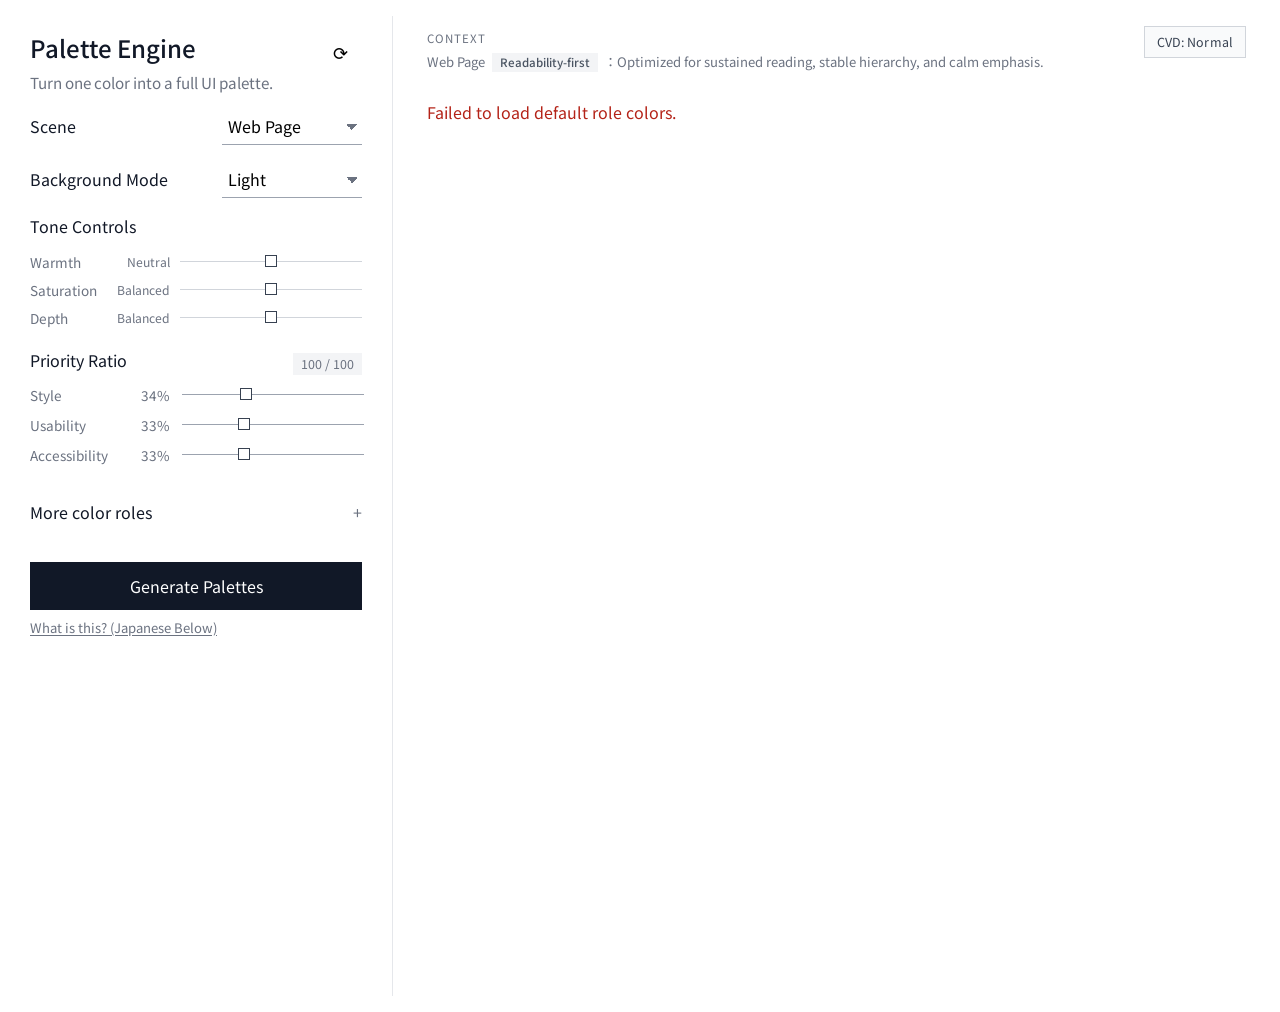
==== src/main/resources/static/index.html @ 6f25b89c "ページ構成" ====
<!DOCTYPE html>
<html lang="en">
<head>
    <meta charset="UTF-8">
    <meta name="viewport" content="width=device-width, initial-scale=1.0">
    <title>Color Support App</title>
    <link rel="stylesheet" href="css/style.css">
</head>
<body>
<div class="page-shell">
    <aside class="panel controls-panel">
        <div class="panel-header">
            <div>
                <h1>Palette Engine</h1>
                <p>Turn one color into a full UI palette.</p>
            </div>
            <button id="shuffleSeedBtn" class="icon-button" type="button" aria-label="Refresh seed color">⟳</button>
        </div>

        <section class="control-group group-block scene-mode-stack">
            <div class="control-inline">
                <label for="scene">Scene</label>
                <select id="scene" class="inline-select">
                    <option value="WEB">Web Page</option>
                    <option value="MOBILE">Mobile App</option>
                    <option value="PRESENTATION">Presentation</option>
                    <option value="POSTER">Poster</option>
                    <option value="MAGAZINE">Magazine</option>
                </select>
            </div>
        </section>

        <section class="control-group group-block scene-mode-stack">
            <div class="control-inline">
                <label for="backgroundMode">Background Mode</label>
                <select id="backgroundMode" class="inline-select">
                    <option value="LIGHT">Light</option>
                    <option value="DARK">Dark</option>
                </select>
            </div>
        </section>

        <section class="control-group group-block tone-group">
            <div class="stack-row">
                <label>Tone Controls</label>
            </div>

            <div class="axis-control">
                <div class="slider-header"><label for="warmth">Warmth</label><span id="warmthValue">Neutral</span></div>
                <input id="warmth" type="range" min="-5" max="5" step="1" value="0">
            </div>

            <div class="axis-control">
                <div class="slider-header"><label for="saturation">Saturation</label><span id="saturationValue">Balanced</span></div>
                <input id="saturation" type="range" min="-5" max="5" step="1" value="0">
            </div>

            <div class="axis-control">
                <div class="slider-header"><label for="depth">Depth</label><span id="depthValue">Balanced</span></div>
                <input id="depth" type="range" min="-5" max="5" step="1" value="0">
            </div>
        </section>

        <section class="control-group group-block">
            <div class="stack-row priority-head">
                <label>Priority Ratio</label>
                <span class="ratio-total">100 / 100</span>
            </div>
            <div class="weights-grid">
                <label>Style <span id="styleLabel">34%</span></label>
                <input id="style" type="range" min="0" max="100" step="1" value="34">
                <label>Usability <span id="usabilityLabel">33%</span></label>
                <input id="usability" type="range" min="0" max="100" step="1" value="33">
                <label>Accessibility <span id="accessibilityLabel">33%</span></label>
                <input id="accessibility" type="range" min="0" max="100" step="1" value="33">
            </div>
        </section>

        <section class="control-group group-block">
            <div id="primaryRoleContainer" class="fixed-colors primary-only"></div>

            <details id="moreRolesDetails" class="more-roles">
                <summary>
                    <span>More color roles</span>
                </summary>
                <div id="secondaryRolesContainer" class="fixed-colors secondary-group"></div>
            </details>
        </section>

        <div class="actions">
            <button id="generateBtn" class="primary-button" type="button">Generate Palettes</button>
            <a class="about-link" href="about.html">What is this? (Japanese Below)</a>
        </div>
    </aside>

    <main id="resultsColumn" class="results-column hidden">
        <section class="panel scene-panel compact">
            <div class="scene-panel-top compact">
                <div class="scene-main">
                    <div class="eyebrow">Context</div>
                    <div class="scene-title-row">
                        <h2 id="sceneHeadline">Web Page</h2>
                        <span id="sceneBadge" class="scene-panel-badge">Readability-first</span>
                    </div>
                    <p id="sceneSummary" class="scene-summary compact"></p>
                </div>
                <ul id="scenePriorities" class="scene-priority-inline"></ul>
            </div>
            <div id="activePatternNote" class="active-pattern-note in-scene-panel"></div>
            <div class="scene-tools">
                <button id="cvdModeBtn" class="mini-button" type="button">CVD: Normal</button>
                <div id="cvdHint" class="cvd-hint" role="status" aria-live="polite">Click here to preview P-type / D-type color-vision simulation.</div>
            </div>
        </section>

        <div id="message" class="message"></div>
        <div class="card-nav">
            <button id="cardPrevBtn" class="mini-button" type="button" aria-label="Previous palette">Prev</button>
            <button id="cardNextBtn" class="mini-button" type="button" aria-label="Next palette">Next</button>
        </div>
        <section id="results" class="results-stack"></section>
    </main>
</div>
<script src="js/app.js"></script>
</body>
</html>
---- src/main/resources/static/css/style.css ----
@import url('https://fonts.googleapis.com/css2?family=Inter:wght@400;500;600;700&family=Noto+Sans+JP:wght@400;500;700&display=swap');

:root {
    --bg: #ffffff;
    --panel: #ffffff;
    --border: #d1d5db;
    --text: #111827;
    --muted: #6b7280;
    --primary: #111827;
    --primary-hover: #1f2937;
    --control-gray: #9ca3af;
    --dropdown-width: 140px;
    --shadow: none;
    --radius: 0;
}

* { box-sizing: border-box; }
html { scroll-behavior: smooth; }
body {
    margin: 0;
    font-family: "Noto Sans JP", "Inter", "Segoe UI", Roboto, sans-serif;
    background: var(--bg);
    color: var(--text);
    overflow-y: auto;
    -ms-overflow-style: none;
    scrollbar-width: none;
}
body::-webkit-scrollbar { display: none; }
button, input, select { font: inherit; }

.page-shell {
    display: grid;
    grid-template-columns: 360px minmax(0, 1fr);
    gap: 16px;
    padding: 16px;
    min-height: 100vh;
    align-items: start;
}

.panel {
    background: var(--panel);
    border: none;
    border-radius: var(--radius);
    box-shadow: var(--shadow);
}

.controls-panel {
    background: transparent;
    padding: 14px;
    display: flex;
    flex-direction: column;
    position: relative;
    top: 0;
    max-height: none;
    overflow: visible;
}

.results-column.hidden { display: none; }
.results-column {
    border-left: 1px solid #e5e7eb;
    padding-left: 16px;
}

.panel-header {
    display: flex;
    justify-content: space-between;
    gap: 12px;
    margin-bottom: 14px;
}
.panel-header h1 { margin: 0; font-size: 1.5rem; }
.panel-header p {
    margin: 6px 0 0;
    color: var(--muted);
    font-size: 0.95rem;
    line-height: 1.5;
}

.icon-button,
.primary-button,
.secondary-button,
.mini-button {
    border: none;
    background: #fff;
    border-radius: 16px;
    cursor: pointer;
    transition: 0.2s ease;
}
.icon-button { width: 44px; height: 44px; font-size: 1.1rem; }
.primary-button {
    width: 100%;
    background: var(--primary);
    color: white;
    padding: 12px 16px;
    border-color: var(--primary);
    font-weight: 600;
}
.primary-button:hover { background: var(--primary-hover); }
.icon-button:hover,
.secondary-button:hover,
.mini-button:hover { background: #f8fafc; }

.control-group { margin-bottom: 12px; }
.control-group label { display: block; font-weight: 600; margin-bottom: 8px; }
.group-block {
    margin-bottom: 16px;
}

.two-col,
.stack-row,
.slider-header,
.role-top,
.role-row {
    display: flex;
    gap: 10px;
}
.two-col { display: grid; grid-template-columns: 1fr 1fr; gap: 14px; }
.stack-row,
.slider-header,
.role-top,
.role-row { justify-content: space-between; align-items: center; }
.scene-mode-stack {
    display: grid;
    gap: 8px;
}
.control-inline {
    display: grid;
    grid-template-columns: auto 1fr;
    align-items: center;
    gap: 12px;
}
.control-inline label {
    margin: 0;
    white-space: nowrap;
}

input[type="text"], select {
    width: 100%;
    padding: 10px 12px;
    border-radius: 14px;
    border: none;
    background: white;
}
select {
    padding-right: 34px;
    background-image:
        linear-gradient(45deg, transparent 50%, #6b7280 50%),
        linear-gradient(135deg, #6b7280 50%, transparent 50%);
    background-position:
        calc(100% - 18px) calc(50% - 3px),
        calc(100% - 12px) calc(50% - 3px);
    background-size: 6px 6px, 6px 6px;
    background-repeat: no-repeat;
    -webkit-appearance: none;
    appearance: none;
    box-shadow: inset 0 0 0 1px #e5e7eb;
}
.inline-select {
    width: var(--dropdown-width);
    padding: 6px 20px 6px 6px;
    justify-self: end;
    text-align: left;
    text-align-last: left;
    border: none;
    border-bottom: 1px solid #9ca3af;
    border-radius: 0;
    box-shadow: none;
    background-color: transparent;
    background-image:
        linear-gradient(45deg, transparent 50%, #6b7280 50%),
        linear-gradient(135deg, #6b7280 50%, transparent 50%);
    background-position:
        calc(100% - 10px) calc(50% + 1px),
        calc(100% - 4px) calc(50% + 1px);
    background-size: 6px 6px, 6px 6px;
}
.inline-select:focus,
.inline-select:focus-visible {
    outline: none;
    box-shadow: none;
    border-color: #9ca3af;
}
input[type="color"] {
    width: 72px;
    min-width: 72px;
    height: 48px;
    border-radius: 14px;
    border: none;
    padding: 4px;
    background: white;
}
input[type="range"] {
    width: 100%;
    -webkit-appearance: none;
    appearance: none;
    height: 18px;
    background: transparent;
}
input[type="range"]::-webkit-slider-runnable-track {
    height: 1px;
    background: #9ca3af;
}
input[type="range"]::-webkit-slider-thumb {
    -webkit-appearance: none;
    width: 12px;
    height: 12px;
    margin-top: -6px;
    border: 1px solid #374151;
    background: #ffffff;
}
input[type="range"]::-moz-range-track {
    height: 1px;
    background: #9ca3af;
}
input[type="range"]::-moz-range-thumb {
    width: 12px;
    height: 12px;
    border: 1px solid #374151;
    background: #ffffff;
}
.axis-control {
    margin-bottom: 6px;
}
.axis-control .slider-header {
    margin-bottom: 2px;
}
.axis-control .slider-header label,
.axis-control .slider-header span {
    font-size: 0.85rem;
}
.axis-control input[type="range"] {
    margin: 0;
    padding: 0;
    height: 18px;
    background: transparent !important;
}
.axis-control input[type="range"]::-webkit-slider-runnable-track {
    height: 1px !important;
    background: #9ca3af !important;
    border: 0 !important;
}
.axis-control input[type="range"]::-webkit-slider-thumb {
    width: 12px !important;
    height: 12px !important;
    margin-top: -6px !important;
}
.axis-control input[type="range"]::-moz-range-track,
.axis-control input[type="range"]::-moz-range-progress {
    height: 1px !important;
    background: #9ca3af !important;
    border: 0 !important;
}
.tone-group {
    display: grid;
    gap: 4px;
}
.tone-group .stack-row {
    margin-bottom: 2px;
}
.tone-group .axis-control {
    width: 100%;
    display: grid;
    grid-template-columns: auto 1fr;
    gap: 10px;
    align-items: center;
    margin-bottom: 4px;
}
.tone-group .slider-header {
    margin: 0;
    justify-content: space-between;
    gap: 6px;
    min-width: 140px;
}
.tone-group .slider-header label {
    margin: 0;
    display: inline;
    color: var(--muted);
    font-weight: 500;
}
.tone-group .slider-header span {
    margin: 0;
    color: var(--muted);
    font-size: 0.76rem;
    font-weight: 400;
}
.tone-group input[type="range"] {
    margin: 0;
}
.tone-group input[type="range"]::-webkit-slider-runnable-track {
    background: #d1d5db !important;
}
.tone-group input[type="range"]::-moz-range-track,
.tone-group input[type="range"]::-moz-range-progress {
    background: #d1d5db !important;
}

.hint { color: var(--muted); font-size: 0.86rem; }
.weights-grid {
    display: grid;
    grid-template-columns: 140px 1fr;
    gap: 8px 10px;
    align-items: center;
}
.weights-grid label {
    margin: 0;
    display: flex;
    justify-content: space-between;
    align-items: center;
    font-size: 0.85rem;
    color: var(--muted);
    white-space: nowrap;
}
.priority-head {
    margin-bottom: 4px;
}
.ratio-total {
    font-size: 0.78rem;
    color: var(--muted);
    background: #f3f4f6;
    padding: 2px 8px;
}
.fixed-colors { display: grid; gap: 10px; }

.fixed-color-card {
    border: none;
    border-radius: 18px;
    padding: 0;
    background: transparent;
}
.primary-only .fixed-color-card {
    padding-left: 0;
    padding-right: 0;
}
.fixed-color-card h3 {
    margin: 0;
    font-size: 1rem;
    font-weight: 400 !important;
    color: var(--text);
}
.fixed-color-card p {
    margin: 4px 0 10px;
    color: var(--muted);
    font-size: 0.82rem;
}
.mini-button { padding: 8px 10px; font-size: 0.85rem; }
.role-row { display: grid; grid-template-columns: 64px 1fr var(--dropdown-width); gap: 8px; }
.role-select {
    justify-self: end;
}
.toggle-pin {
    border: none;
    background: transparent;
    color: #4b5563;
    display: inline-flex;
    align-items: center;
    gap: 8px;
    padding: 0;
    min-width: 0;
    justify-content: flex-start;
}
.toggle-pin .toggle-label {
    font-size: 0.78rem;
    line-height: 1;
}
.toggle-pin .toggle-switch {
    width: 42px;
    height: 24px;
    background: #d1d5db;
    position: relative;
    border-radius: 999px !important;
    transition: background-color 0.2s ease;
}
.toggle-pin .toggle-switch::after {
    content: "";
    position: absolute;
    top: 2px;
    left: 2px;
    width: 20px;
    height: 20px;
    background: #ffffff;
    border-radius: 999px !important;
    transition: transform 0.2s ease;
}
.toggle-pin.is-on {
    color: #111827;
}
.toggle-pin.is-on .toggle-switch {
    background: #6b7280;
}
.toggle-pin.is-on .toggle-switch::after {
    transform: translateX(18px);
}

.more-roles {
    margin-top: 10px;
    border: none;
    border-radius: 18px;
    background: transparent;
    overflow: hidden;
}
.more-roles summary {
    list-style: none;
    cursor: pointer;
    display: flex;
    justify-content: space-between;
    gap: 12px;
    align-items: center;
    padding: 8px 0;
    font-weight: 400 !important;
    font-size: 1rem;
    color: var(--text);
}
.more-roles summary::after {
    content: "+";
    color: var(--muted);
    font-size: 1rem;
    line-height: 1;
}
.more-roles[open] summary::after {
    content: "-";
}
.more-roles summary::-webkit-details-marker { display: none; }
.more-roles .summary-hint {
    color: var(--muted);
    font-size: 0.8rem;
    font-weight: 500;
}
.more-roles[open] summary {
    border-bottom: 1px solid #eceff3;
    background: transparent;
}
.secondary-group { padding: 8px 0 0; }
.secondary-group .fixed-color-card h3 {
    font-size: 0.85rem;
    font-weight: 400 !important;
    color: var(--muted);
}
.secondary-group .fixed-color-card p {
    font-size: 0.78rem;
    color: #9ca3af;
}
.secondary-group input[data-field="hexText"] {
    color: #9ca3af;
    font-size: 0.78rem !important;
}
.secondary-group .role-select {
    color: #9ca3af;
    font-size: 0.78rem !important;
    border-bottom-color: #d1d5db;
    background-image:
        linear-gradient(45deg, transparent 50%, #9ca3af 50%),
        linear-gradient(135deg, #9ca3af 50%, transparent 50%);
}
.actions {
    margin-top: 14px;
    position: static;
    bottom: auto;
    padding-top: 0;
    background: transparent;
}
.about-link {
    display: inline-block;
    margin-top: 8px;
    color: #6b7280;
    font-size: 0.82rem;
    text-decoration: underline;
    text-underline-offset: 2px;
}

.message { min-height: 24px; margin: 4px 18px 12px; color: var(--muted); }
.message.error { color: #b42318; }
.card-nav {
    display: none;
    margin: 0 18px 10px;
    justify-content: space-between;
    gap: 8px;
}
.card-nav .mini-button {
    border: none;
    background: transparent;
    color: #6b7280;
    padding: 2px 4px;
    min-width: 0;
    font-size: 0.95rem;
    line-height: 1;
}
.card-nav .mini-button:disabled {
    opacity: 0.3;
    cursor: default;
}

.scene-panel.compact {
    background: transparent;
    padding: 14px 18px;
    margin-bottom: 12px;
    position: relative;
}
.scene-panel-top.compact {
    display: grid;
    grid-template-columns: minmax(0, 1fr) auto;
    gap: 14px 18px;
    align-items: start;
}
.scene-tools {
    position: absolute;
    top: 10px;
    right: 18px;
}
#cvdModeBtn {
    border: 1px solid #d1d5db;
    background: #f9fafb;
    color: #374151;
    padding: 6px 12px;
    font-size: 0.78rem;
    font-weight: 500;
    letter-spacing: 0.01em;
}
#cvdModeBtn:hover {
    background: #f3f4f6;
}
#cvdModeBtn:active {
    background: #e5e7eb;
}
.cvd-hint {
    position: absolute;
    top: calc(100% + 8px);
    right: 0;
    width: 240px;
    padding: 8px 10px;
    background: #111827;
    color: #f9fafb;
    font-size: 0.72rem;
    line-height: 1.45;
    opacity: 0;
    transform: translateY(-4px);
    pointer-events: none;
    transition: opacity 0.2s ease, transform 0.2s ease;
    z-index: 10;
}
.cvd-hint.show {
    opacity: 0.96;
    transform: translateY(0);
}
.scene-main {
    min-width: 0;
}
.eyebrow {
    color: var(--muted);
    font-size: 0.72rem;
    text-transform: uppercase;
    letter-spacing: 0.08em;
    margin-bottom: 6px;
}
.scene-title-row {
    display: flex;
    align-items: center;
    gap: 10px;
    flex-wrap: wrap;
    margin: 4px 0 6px;
    display: none;
}
.scene-panel h2 { margin: 0; font-size: 1.15rem; }
.scene-summary.compact {
    margin: 0 0 2px;
    color: var(--muted);
    line-height: 1.45;
    max-width: none;
    font-size: 0.82rem;
    white-space: normal;
    overflow: visible;
    text-overflow: clip;
}
.context-badge {
    display: inline-block;
    margin: 0 6px 0 4px;
    padding: 1px 8px;
    background: #f3f4f6;
    color: #4b5563;
    font-size: 0.72rem;
    font-weight: 500;
    vertical-align: baseline;
}
.scene-panel-badge {
    padding: 7px 10px;
    border-radius: 999px;
    background: #f3f4f6;
    color: #4b5563;
    border: none;
    font-size: 0.76rem;
    font-weight: 700;
    white-space: nowrap;
    display: inline-block;
}
.scene-priority-inline {
    display: flex;
    flex-wrap: wrap;
    gap: 6px;
    list-style: none;
    margin: 0;
    padding: 0;
    justify-content: flex-end;
    align-self: start;
    max-width: 260px;
    display: none;
}
.scene-priority-inline li {
    padding: 4px 8px;
    border-radius: 999px;
    background: #f8fafc;
    color: var(--muted);
    border: 1px solid var(--border);
    font-size: 0.68rem;
    font-weight: 600;
}

.active-pattern-note {
    color: var(--muted);
    font-size: 0.88rem;
    line-height: 1.55;
}
.note-kicker {
    font-size: 0.72rem;
    letter-spacing: 0.05em;
    text-transform: uppercase;
    color: var(--muted);
    margin-bottom: 4px;
}
.active-pattern-note.in-scene-panel {
    margin-top: 0;
    padding-top: 0;
    border-top: none;
}

.results-stack {
    display: flex;
    align-items: stretch;
    min-height: 860px;
    overflow: hidden;
    margin: 0 18px;
    padding-right: 8px;
    --stack-inactive-width: 240px;
    --stack-active-width: 420px;
    --stack-overlap: 60px;
}

.stack-card {
    position: relative;
    flex: 0 0 var(--stack-inactive-width);
    min-width: 0;
    margin-left: calc(var(--stack-overlap) * -1);
    background: white;
    border: 1px solid var(--border);
    border-radius: 28px;
    box-shadow: var(--shadow);
    overflow: hidden;
    transition: flex-basis 0.28s ease, transform 0.28s ease, margin 0.28s ease, box-shadow 0.28s ease;
    z-index: 1;
}
.stack-card:first-child { margin-left: 0; }

.results-stack .stack-card:hover,
.results-stack .stack-card:focus-within,
.results-stack .stack-card.active {
    flex-basis: var(--stack-active-width);
    margin-left: calc(var(--stack-overlap) * -1);
    z-index: 3;
    transform: none;
    box-shadow: none;
}
.results-stack .stack-card:first-child:hover,
.results-stack .stack-card:first-child:focus-within,
.results-stack .stack-card:first-child.active {
    margin-left: 0;
}

.stack-content {
    height: 100%;
    padding-left: 0;
    opacity: 1;
}

.stack-card .palette-header,
.stack-card .preview-area,
.stack-card .meta-block,
.stack-card .color-stack {
    overflow: hidden;
}
.stack-card .palette-header h2,
.stack-card .palette-header p,
.stack-card .meta-card li,
.stack-card .meta-card p,
.stack-card .web-copy p,
.stack-card .phone-hero p,
.stack-card .slide-left p,
.stack-card .poster-content p,
.stack-card .magazine-column p {
    overflow: hidden;
}
.stack-card:not(.active) .palette-header h2 {
    white-space: nowrap;
    text-overflow: ellipsis;
}
.stack-card:not(.active) .palette-header p {
    display: -webkit-box;
    -webkit-line-clamp: 2;
    -webkit-box-orient: vertical;
}
.stack-card:not(.active) .meta-card p,
.stack-card:not(.active) .meta-card li,
.stack-card:not(.active) .web-copy p,
.stack-card:not(.active) .phone-hero p,
.stack-card:not(.active) .slide-left p,
.stack-card:not(.active) .poster-content p,
.stack-card:not(.active) .magazine-column p {
    display: -webkit-box;
    -webkit-line-clamp: 2;
    -webkit-box-orient: vertical;
}
.stack-card:not(.active) .grade-badge {
    white-space: nowrap;
}

.palette-header {
    padding: 12px 12px 8px;
    display: flex;
    justify-content: space-between;
    gap: 12px;
    align-items: start;
}
.palette-header h2 { margin: 0; font-size: 1.2rem; }
.palette-header p {
    margin: 4px 0 0;
    color: var(--muted);
    font-size: 0.9rem;
}
.palette-header p:empty {
    display: none;
}
.grade-badge {
    padding: 6px 10px;
    border-radius: 999px;
    font-size: 0.75rem;
    font-weight: 700;
    border: 1px solid transparent;
    white-space: nowrap;
}
.grade-AAA { background: #ecfdf3; color: #027a48; border-color: #abefc6; }
.grade-AA { background: #ecfdf3; color: #027a48; border-color: #abefc6; }
.grade-LargeAA { background: #fffaeb; color: #b54708; border-color: #fedf89; }
.grade-TextAA { background: #eef4ff; color: #1d4ed8; border-color: #c7d7fe; }
.grade-Fail { background: #fef3f2; color: #b42318; border-color: #fecdca; }

.color-stack {
    border-top: 1px solid #eceff3;
    border-bottom: 1px solid #eceff3;
    margin: 0 12px;
}
.color-row-display {
    padding: 10px 12px;
    display: flex;
    justify-content: space-between;
    gap: 10px;
    font-size: 0.82rem;
    font-weight: 600;
}

.preview-area { padding: 12px; }
.preview-shell {
    border-radius: 20px;
    overflow: hidden;
    min-height: 220px;
    border: 1px solid var(--border);
    position: relative;
}
.preview-kicker {
    font-size: 0.72rem;
    font-weight: 800;
    text-transform: uppercase;
    letter-spacing: 0.08em;
    margin-bottom: 8px;
}
.preview-actions {
    display: flex;
    gap: 10px;
    flex-wrap: wrap;
}
.secondary-button {
    padding: 10px 14px;
    border-radius: 14px;
    font-weight: 600;
}
.secondary-button.ghost { background: transparent !important; }

.preview-web { padding: 14px; }
.web-nav {
    border: 1px solid transparent;
    border-radius: 16px;
    padding: 12px 14px;
    display: flex;
    justify-content: space-between;
    align-items: center;
    margin-bottom: 12px;
}
.web-brand { font-weight: 800; }
.web-links { display: flex; gap: 12px; font-size: 0.82rem; }
.web-hero { border: 1px solid transparent; border-radius: 18px; padding: 16px; }
.web-copy h3 { margin: 0 0 8px; font-size: 1.05rem; }
.web-copy p { margin: 0 0 12px; line-height: 1.55; font-size: 0.88rem; }

.preview-mobile { display: grid; place-items: center; padding: 16px; }
.phone-frame {
    width: 198px;
    min-height: 356px;
    border: 1px solid transparent;
    border-radius: 30px;
    padding: 12px;
    box-shadow: 0 18px 30px rgba(15, 23, 42, 0.15);
    position: relative;
}
.phone-notch {
    width: 84px;
    height: 16px;
    border-radius: 0 0 12px 12px;
    margin: -12px auto 6px;
    opacity: 0.9;
}
.phone-status { display: flex; justify-content: space-between; font-size: 0.75rem; margin-bottom: 10px; }
.phone-appbar {
    border: 1px solid transparent;
    border-radius: 12px;
    padding: 8px 10px;
    display: flex;
    justify-content: space-between;
    align-items: center;
    margin-bottom: 10px;
    font-size: 0.78rem;
    font-weight: 700;
}
.phone-dot {
    width: 8px;
    height: 8px;
    border-radius: 999px;
}
.phone-story-row {
    display: grid;
    grid-template-columns: repeat(3, 1fr);
    gap: 6px;
    margin-bottom: 10px;
}
.phone-story-row span {
    height: 6px;
    border-radius: 999px;
    opacity: 0.95;
}
.phone-card { border: 1px solid transparent; border-radius: 18px; padding: 12px; margin-bottom: 12px; }
.phone-hero h3 { margin: 0 0 8px; font-size: 1rem; }
.phone-hero p { margin: 0; line-height: 1.5; font-size: 0.82rem; }
.phone-list { display: grid; gap: 8px; margin-bottom: 12px; }
.phone-list-row {
    border: 1px solid transparent;
    border-radius: 12px;
    padding: 7px 9px;
    display: flex;
    justify-content: space-between;
    align-items: center;
    font-size: 0.75rem;
}
.phone-cta {
    width: 100%;
    border: none;
    border-radius: 14px;
    padding: 12px 14px;
    font-weight: 700;
}

.preview-presentation { padding: 14px; }
.slide-frame {
    border: 1px solid transparent;
    border-radius: 18px;
    overflow: hidden;
    min-height: 210px;
}
.slide-topbar {
    padding: 10px 14px;
    font-size: 0.78rem;
    font-weight: 800;
    letter-spacing: 0.06em;
    text-transform: uppercase;
}
.slide-content {
    display: grid;
    grid-template-columns: 1.25fr 0.9fr;
    gap: 14px;
    padding: 16px;
}
.slide-left h3 { margin: 0 0 8px; font-size: 1.08rem; }
.slide-left p { margin: 0; line-height: 1.55; font-size: 0.86rem; }
.slide-chart {
    display: flex;
    align-items: end;
    gap: 10px;
    min-height: 130px;
    padding: 0 8px;
}
.bar { flex: 1; border-radius: 14px 14px 6px 6px; }

.preview-poster {
    min-height: 240px;
    display: grid;
    place-items: center;
    padding: 0;
}
.poster-stage {
    width: 100%;
    min-height: 240px;
    position: relative;
    overflow: hidden;
    border: 1px solid transparent;
}
.poster-glow {
    position: absolute;
    width: 260px;
    height: 260px;
    border-radius: 999px;
    filter: blur(12px);
    opacity: 0.85;
    top: 26px;
    right: -50px;
}
.poster-content {
    position: relative;
    z-index: 1;
    padding: 22px;
    max-width: 70%;
}
.poster-content h3 { margin: 0 0 10px; font-size: 1.5rem; line-height: 1.1; }
.poster-content p { margin: 0; font-size: 0.92rem; line-height: 1.55; }

.preview-magazine { padding: 16px; }
.magazine-frame {
    border: 1px solid transparent;
    border-radius: 18px;
    display: grid;
    gap: 12px;
    padding: 14px;
    min-height: 220px;
}
.magazine-masthead {
    border-bottom: 1px solid transparent;
    padding-bottom: 8px;
    display: flex;
    justify-content: space-between;
    align-items: end;
}
.magazine-issue {
    font-size: 0.72rem;
    letter-spacing: 0.08em;
    text-transform: uppercase;
    font-weight: 700;
}
.magazine-title {
    font-size: 1.15rem;
    letter-spacing: 0.05em;
    font-weight: 800;
}
.magazine-grid {
    display: grid;
    grid-template-columns: 1.15fr 0.85fr;
    gap: 14px;
}
.magazine-column h3 { margin: 0 0 8px; font-size: 1.08rem; }
.magazine-column p { margin: 0; line-height: 1.7; font-size: 0.88rem; }
.magazine-byline {
    margin-top: 10px !important;
    font-size: 0.76rem !important;
    letter-spacing: 0.06em;
    text-transform: uppercase;
    font-weight: 700;
}
.magazine-side {
    display: grid;
    grid-template-rows: 1fr auto;
    gap: 10px;
}
.magazine-photo {
    border-radius: 18px;
    position: relative;
    min-height: 180px;
    overflow: hidden;
}
.magazine-photo::after {
    content: "";
    position: absolute;
    inset: 20px;
    border: 1px solid rgba(255,255,255,0.35);
    border-radius: 14px;
}
.magazine-badge {
    position: absolute;
    left: 14px;
    bottom: 14px;
    border: 1px solid transparent;
    border-radius: 999px;
    padding: 8px 12px;
    font-size: 0.76rem;
    font-weight: 700;
}
.magazine-quote {
    margin: 0;
    border-top: 1px solid transparent;
    padding-top: 10px;
    font-size: 0.82rem;
    line-height: 1.6;
    font-style: italic;
}

.contrast-list { margin: 0; padding: 0; list-style: none; }
.meta-block { padding: 0 12px 12px; }
.meta-card {
    border: none;
    border-radius: 18px;
    padding: 10px;
    margin-top: 8px;
    background: #fbfcfe;
}
.meta-card h4 { margin: 0 0 8px; font-size: 0.92rem; }
.meta-card li, .meta-card p {
    color: var(--muted);
    font-size: 0.85rem;
    line-height: 1.65;
    margin: 0;
    padding: 4px 0;
}

@media (max-width: 1200px) {
    .scene-tools {
        position: static;
        display: block;
        top: auto;
        right: auto;
        left: auto;
        margin: 6px 0 0 0;
        padding: 0;
    }
    #cvdModeBtn {
        margin-left: 0;
        display: inline-block;
    }
    .scene-tools .cvd-hint {
        left: 0;
        right: auto;
        top: calc(100% + 6px);
        width: min(260px, calc(100vw - 72px));
    }

    .card-nav {
        display: flex;
    }

    .results-stack {
        display: block;
        overflow: visible;
        min-height: auto;
        padding-bottom: 0;
        padding-right: 0;
    }
    .stack-card {
        display: none;
        flex: none;
        min-width: 0;
        width: 100%;
        margin-left: 0;
        transition: none;
    }
    .stack-card.active {
        display: block;
    }
    .results-stack:hover .stack-card,
    .results-stack .stack-card:hover,
    .results-stack .stack-card:focus-within,
    .results-stack .stack-card.active {
        flex-basis: auto;
        margin-left: 0;
        transform: none;
    }
}

/* Flat minimal theme override: no corner radius, no shadows */
*,
*::before,
*::after {
    border-radius: 0 !important;
    box-shadow: none !important;
}

/* Lighter typography tone */
body {
    font-weight: 400;
}
h1, h2, h3, h4 {
    font-weight: 500;
}
label,
.primary-button,
.secondary-button,
.mini-button,
.scene-panel-badge,
.grade-badge,
.preview-kicker,
.web-brand,
.magazine-title,
.magazine-issue {
    font-weight: 400 !important;
}

/* Desktop scale-down for 1920x1080 visibility */
@media (min-width: 1440px) {
    body {
        zoom: 0.85;
    }
    @supports not (zoom: 0.85) {
        body {
            transform: scale(0.85);
            transform-origin: top left;
            width: 117.647%;
        }
    }
}

@media (max-width: 1080px) {
    .page-shell { grid-template-columns: 1fr; }
    .controls-panel { position: static; }
    .results-column {
        border-left: none;
        padding-left: 0;
    }
}

@media (max-width: 760px) {
    .page-shell { padding: 14px; }
    .two-col, .slide-content, .magazine-frame { grid-template-columns: 1fr; }
    .role-row input[type="color"] {
        width: 56px;
        min-width: 56px;
        height: 42px;
    }
    .role-row {
        grid-template-columns: 56px 1fr;
        align-items: center;
    }
    .role-row select {
        grid-column: 1 / -1;
        width: 100%;
    }
    .role-select {
        justify-self: stretch;
    }
    .primary-only .role-row {
        grid-template-columns: 56px 1fr var(--dropdown-width);
    }
    .primary-only .role-row select {
        grid-column: auto;
        width: var(--dropdown-width);
    }
    .primary-only .role-select {
        justify-self: end;
    }
    .secondary-group .role-row {
        grid-template-columns: 56px 1fr var(--dropdown-width);
    }
    .secondary-group .role-row select {
        grid-column: auto;
        width: var(--dropdown-width);
    }
    .secondary-group .role-select {
        justify-self: end;
    }
    .scene-panel-top.compact { grid-template-columns: 1fr; }
    .scene-panel-side, .scene-priority-inline { justify-content: flex-start; max-width: none; }
    .poster-content { max-width: 100%; }
    .more-roles summary {
        flex-direction: row;
        align-items: center;
        justify-content: space-between;
    }
    .stack-card {
        min-width: 0;
        flex-basis: auto;
        margin-left: 0;
    }
    .stack-content { padding-left: 0; }
}
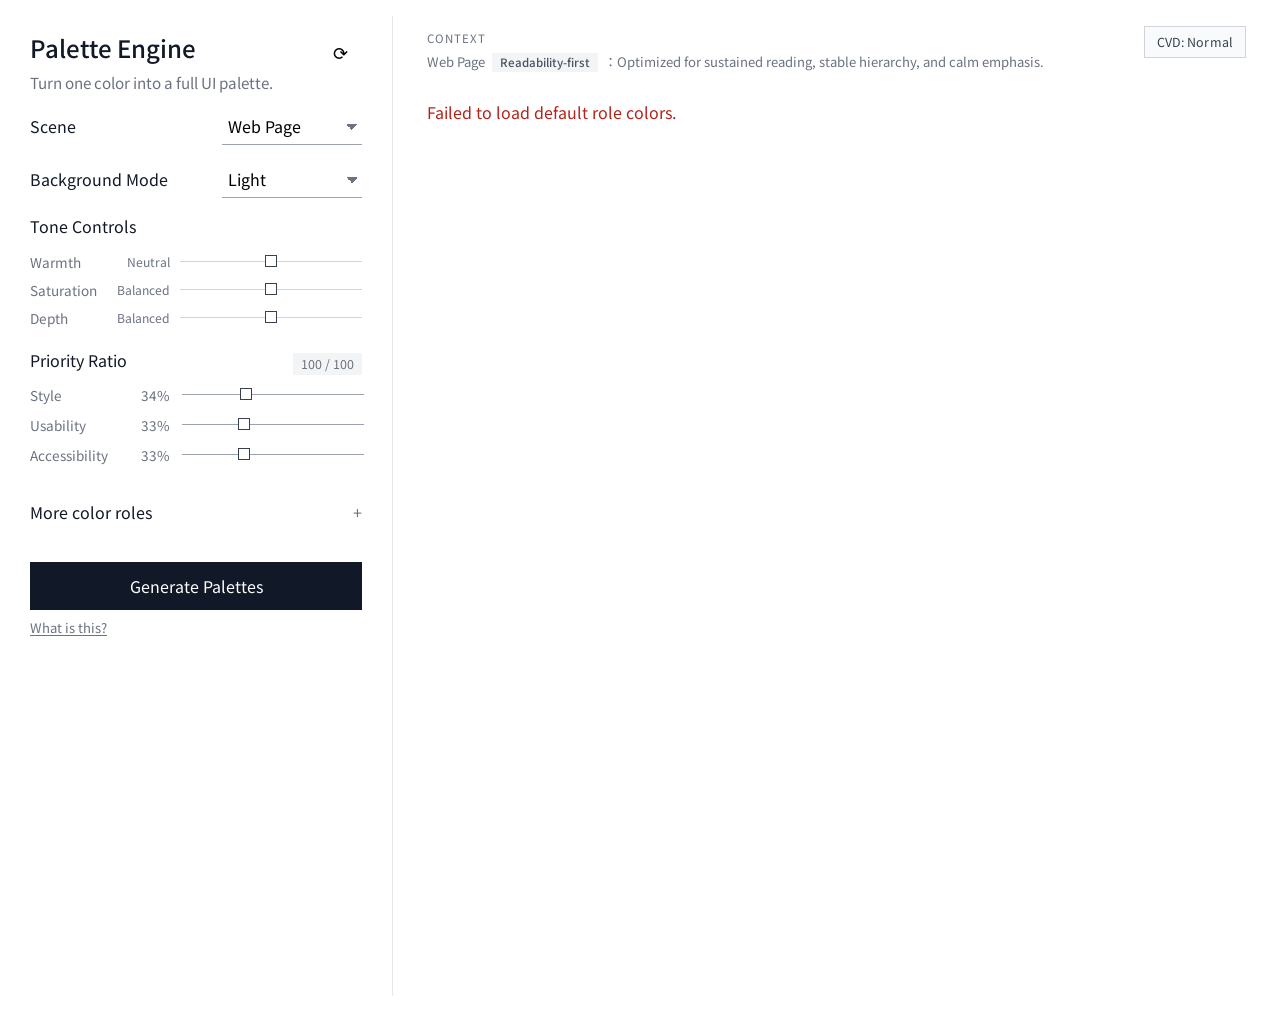
==== commit b45969a6: "表記調整" ====
--- a/src/main/resources/static/index.html
+++ b/src/main/resources/static/index.html
@@ -1,126 +1,133 @@
 <!DOCTYPE html>
 <html lang="en">
+
 <head>
     <meta charset="UTF-8">
     <meta name="viewport" content="width=device-width, initial-scale=1.0">
     <title>Color Support App</title>
     <link rel="stylesheet" href="css/style.css">
 </head>
+
 <body>
-<div class="page-shell">
-    <aside class="panel controls-panel">
-        <div class="panel-header">
-            <div>
-                <h1>Palette Engine</h1>
-                <p>Turn one color into a full UI palette.</p>
-            </div>
-            <button id="shuffleSeedBtn" class="icon-button" type="button" aria-label="Refresh seed color">⟳</button>
-        </div>
-
-        <section class="control-group group-block scene-mode-stack">
-            <div class="control-inline">
-                <label for="scene">Scene</label>
-                <select id="scene" class="inline-select">
-                    <option value="WEB">Web Page</option>
-                    <option value="MOBILE">Mobile App</option>
-                    <option value="PRESENTATION">Presentation</option>
-                    <option value="POSTER">Poster</option>
-                    <option value="MAGAZINE">Magazine</option>
-                </select>
-            </div>
-        </section>
-
-        <section class="control-group group-block scene-mode-stack">
-            <div class="control-inline">
-                <label for="backgroundMode">Background Mode</label>
-                <select id="backgroundMode" class="inline-select">
-                    <option value="LIGHT">Light</option>
-                    <option value="DARK">Dark</option>
-                </select>
-            </div>
-        </section>
-
-        <section class="control-group group-block tone-group">
-            <div class="stack-row">
-                <label>Tone Controls</label>
+    <div class="page-shell">
+        <aside class="panel controls-panel">
+            <div class="panel-header">
+                <div>
+                    <h1>Palette Engine</h1>
+                    <p>Turn one color into a full UI palette.</p>
+                </div>
+                <button id="shuffleSeedBtn" class="icon-button" type="button" aria-label="Refresh seed color">⟳</button>
             </div>
 
-            <div class="axis-control">
-                <div class="slider-header"><label for="warmth">Warmth</label><span id="warmthValue">Neutral</span></div>
-                <input id="warmth" type="range" min="-5" max="5" step="1" value="0">
+            <section class="control-group group-block scene-mode-stack">
+                <div class="control-inline">
+                    <label for="scene">Scene</label>
+                    <select id="scene" class="inline-select">
+                        <option value="WEB">Web Page</option>
+                        <option value="MOBILE">Mobile App</option>
+                        <option value="PRESENTATION">Presentation</option>
+                        <option value="POSTER">Poster</option>
+                        <option value="MAGAZINE">Magazine</option>
+                    </select>
+                </div>
+            </section>
+
+            <section class="control-group group-block scene-mode-stack">
+                <div class="control-inline">
+                    <label for="backgroundMode">Background Mode</label>
+                    <select id="backgroundMode" class="inline-select">
+                        <option value="LIGHT">Light</option>
+                        <option value="DARK">Dark</option>
+                    </select>
+                </div>
+            </section>
+
+            <section class="control-group group-block tone-group">
+                <div class="stack-row">
+                    <label>Tone Controls</label>
+                </div>
+
+                <div class="axis-control">
+                    <div class="slider-header"><label for="warmth">Warmth</label><span id="warmthValue">Neutral</span>
+                    </div>
+                    <input id="warmth" type="range" min="-5" max="5" step="1" value="0">
+                </div>
+
+                <div class="axis-control">
+                    <div class="slider-header"><label for="saturation">Saturation</label><span
+                            id="saturationValue">Balanced</span></div>
+                    <input id="saturation" type="range" min="-5" max="5" step="1" value="0">
+                </div>
+
+                <div class="axis-control">
+                    <div class="slider-header"><label for="depth">Depth</label><span id="depthValue">Balanced</span>
+                    </div>
+                    <input id="depth" type="range" min="-5" max="5" step="1" value="0">
+                </div>
+            </section>
+
+            <section class="control-group group-block">
+                <div class="stack-row priority-head">
+                    <label>Priority Ratio</label>
+                    <span class="ratio-total">100 / 100</span>
+                </div>
+                <div class="weights-grid">
+                    <label>Style <span id="styleLabel">34%</span></label>
+                    <input id="style" type="range" min="0" max="100" step="1" value="34">
+                    <label>Usability <span id="usabilityLabel">33%</span></label>
+                    <input id="usability" type="range" min="0" max="100" step="1" value="33">
+                    <label>Accessibility <span id="accessibilityLabel">33%</span></label>
+                    <input id="accessibility" type="range" min="0" max="100" step="1" value="33">
+                </div>
+            </section>
+
+            <section class="control-group group-block">
+                <div id="primaryRoleContainer" class="fixed-colors primary-only"></div>
+
+                <details id="moreRolesDetails" class="more-roles">
+                    <summary>
+                        <span>More color roles</span>
+                    </summary>
+                    <div id="secondaryRolesContainer" class="fixed-colors secondary-group"></div>
+                </details>
+            </section>
+
+            <div class="actions">
+                <button id="generateBtn" class="primary-button" type="button">Generate Palettes</button>
+                <a class="about-link" href="about.html">What is this?</a>
             </div>
+        </aside>
 
-            <div class="axis-control">
-                <div class="slider-header"><label for="saturation">Saturation</label><span id="saturationValue">Balanced</span></div>
-                <input id="saturation" type="range" min="-5" max="5" step="1" value="0">
+        <main id="resultsColumn" class="results-column hidden">
+            <section class="panel scene-panel compact">
+                <div class="scene-panel-top compact">
+                    <div class="scene-main">
+                        <div class="eyebrow">Context</div>
+                        <div class="scene-title-row">
+                            <h2 id="sceneHeadline">Web Page</h2>
+                            <span id="sceneBadge" class="scene-panel-badge">Readability-first</span>
+                        </div>
+                        <p id="sceneSummary" class="scene-summary compact"></p>
+                    </div>
+                    <ul id="scenePriorities" class="scene-priority-inline"></ul>
+                </div>
+                <div id="activePatternNote" class="active-pattern-note in-scene-panel"></div>
+                <div class="scene-tools">
+                    <button id="cvdModeBtn" class="mini-button" type="button">CVD: Normal</button>
+                    <div id="cvdHint" class="cvd-hint" role="status" aria-live="polite">Click here to preview P-type /
+                        D-type color-vision simulation.</div>
+                </div>
+            </section>
+
+            <div id="message" class="message"></div>
+            <div class="card-nav">
+                <button id="cardPrevBtn" class="mini-button" type="button" aria-label="Previous palette">Prev</button>
+                <button id="cardNextBtn" class="mini-button" type="button" aria-label="Next palette">Next</button>
             </div>
+            <section id="results" class="results-stack"></section>
+        </main>
+    </div>
+    <script src="js/app.js"></script>
+</body>
 
-            <div class="axis-control">
-                <div class="slider-header"><label for="depth">Depth</label><span id="depthValue">Balanced</span></div>
-                <input id="depth" type="range" min="-5" max="5" step="1" value="0">
-            </div>
-        </section>
-
-        <section class="control-group group-block">
-            <div class="stack-row priority-head">
-                <label>Priority Ratio</label>
-                <span class="ratio-total">100 / 100</span>
-            </div>
-            <div class="weights-grid">
-                <label>Style <span id="styleLabel">34%</span></label>
-                <input id="style" type="range" min="0" max="100" step="1" value="34">
-                <label>Usability <span id="usabilityLabel">33%</span></label>
-                <input id="usability" type="range" min="0" max="100" step="1" value="33">
-                <label>Accessibility <span id="accessibilityLabel">33%</span></label>
-                <input id="accessibility" type="range" min="0" max="100" step="1" value="33">
-            </div>
-        </section>
-
-        <section class="control-group group-block">
-            <div id="primaryRoleContainer" class="fixed-colors primary-only"></div>
-
-            <details id="moreRolesDetails" class="more-roles">
-                <summary>
-                    <span>More color roles</span>
-                </summary>
-                <div id="secondaryRolesContainer" class="fixed-colors secondary-group"></div>
-            </details>
-        </section>
-
-        <div class="actions">
-            <button id="generateBtn" class="primary-button" type="button">Generate Palettes</button>
-            <a class="about-link" href="about.html">What is this? (Japanese Below)</a>
-        </div>
-    </aside>
-
-    <main id="resultsColumn" class="results-column hidden">
-        <section class="panel scene-panel compact">
-            <div class="scene-panel-top compact">
-                <div class="scene-main">
-                    <div class="eyebrow">Context</div>
-                    <div class="scene-title-row">
-                        <h2 id="sceneHeadline">Web Page</h2>
-                        <span id="sceneBadge" class="scene-panel-badge">Readability-first</span>
-                    </div>
-                    <p id="sceneSummary" class="scene-summary compact"></p>
-                </div>
-                <ul id="scenePriorities" class="scene-priority-inline"></ul>
-            </div>
-            <div id="activePatternNote" class="active-pattern-note in-scene-panel"></div>
-            <div class="scene-tools">
-                <button id="cvdModeBtn" class="mini-button" type="button">CVD: Normal</button>
-                <div id="cvdHint" class="cvd-hint" role="status" aria-live="polite">Click here to preview P-type / D-type color-vision simulation.</div>
-            </div>
-        </section>
-
-        <div id="message" class="message"></div>
-        <div class="card-nav">
-            <button id="cardPrevBtn" class="mini-button" type="button" aria-label="Previous palette">Prev</button>
-            <button id="cardNextBtn" class="mini-button" type="button" aria-label="Next palette">Next</button>
-        </div>
-        <section id="results" class="results-stack"></section>
-    </main>
-</div>
-<script src="js/app.js"></script>
-</body>
-</html>
+</html>
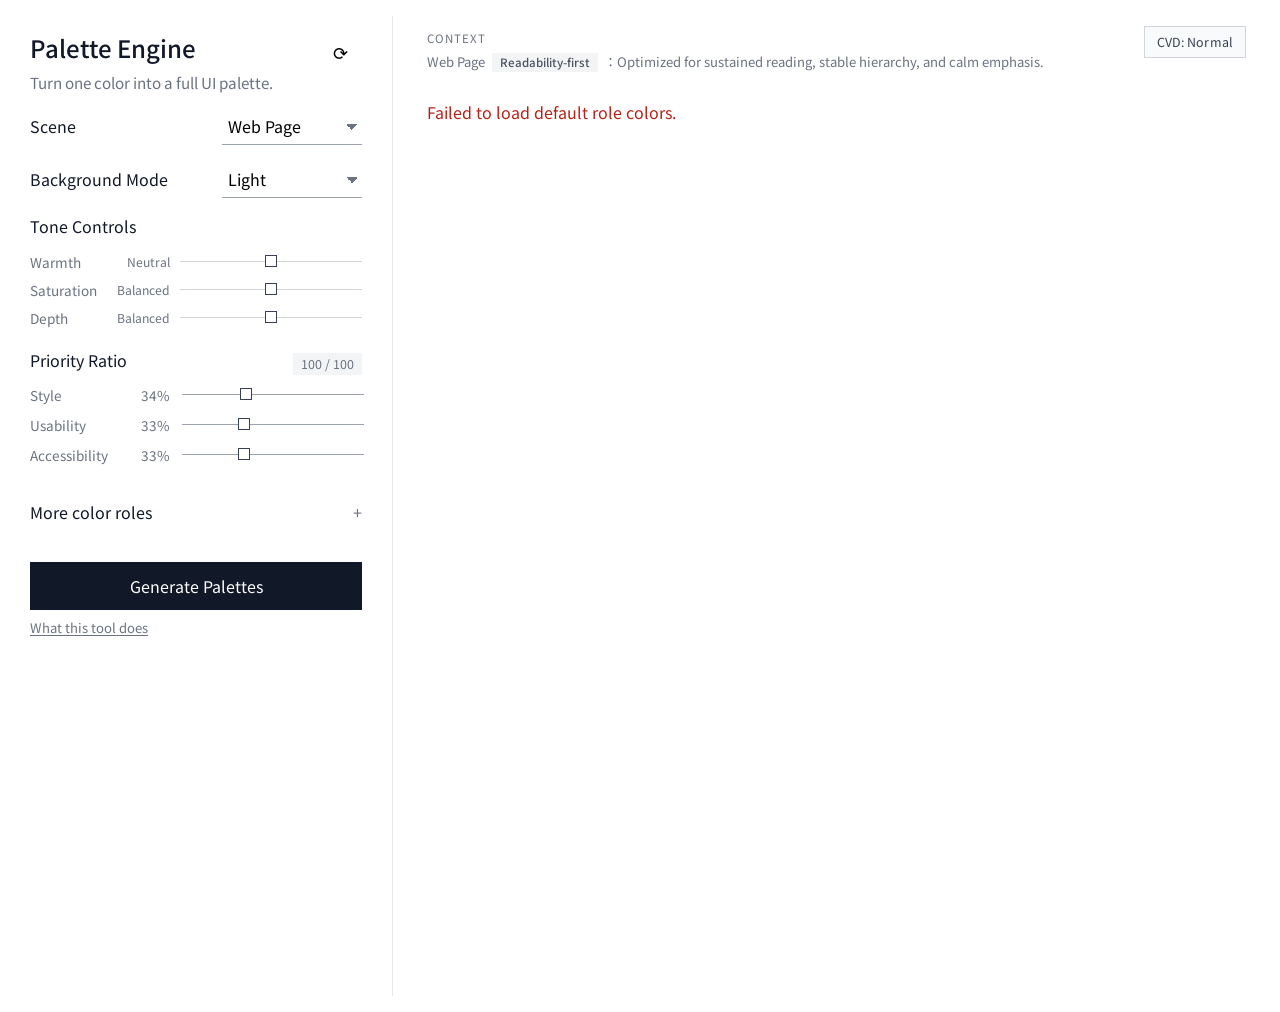
==== commit 88c867cd: "テキスト調整" ====
--- a/src/main/resources/static/index.html
+++ b/src/main/resources/static/index.html
@@ -94,7 +94,7 @@
 
             <div class="actions">
                 <button id="generateBtn" class="primary-button" type="button">Generate Palettes</button>
-                <a class="about-link" href="about.html">What is this?</a>
+                <a class="about-link" href="about.html">What this tool does</a>
             </div>
         </aside>
 
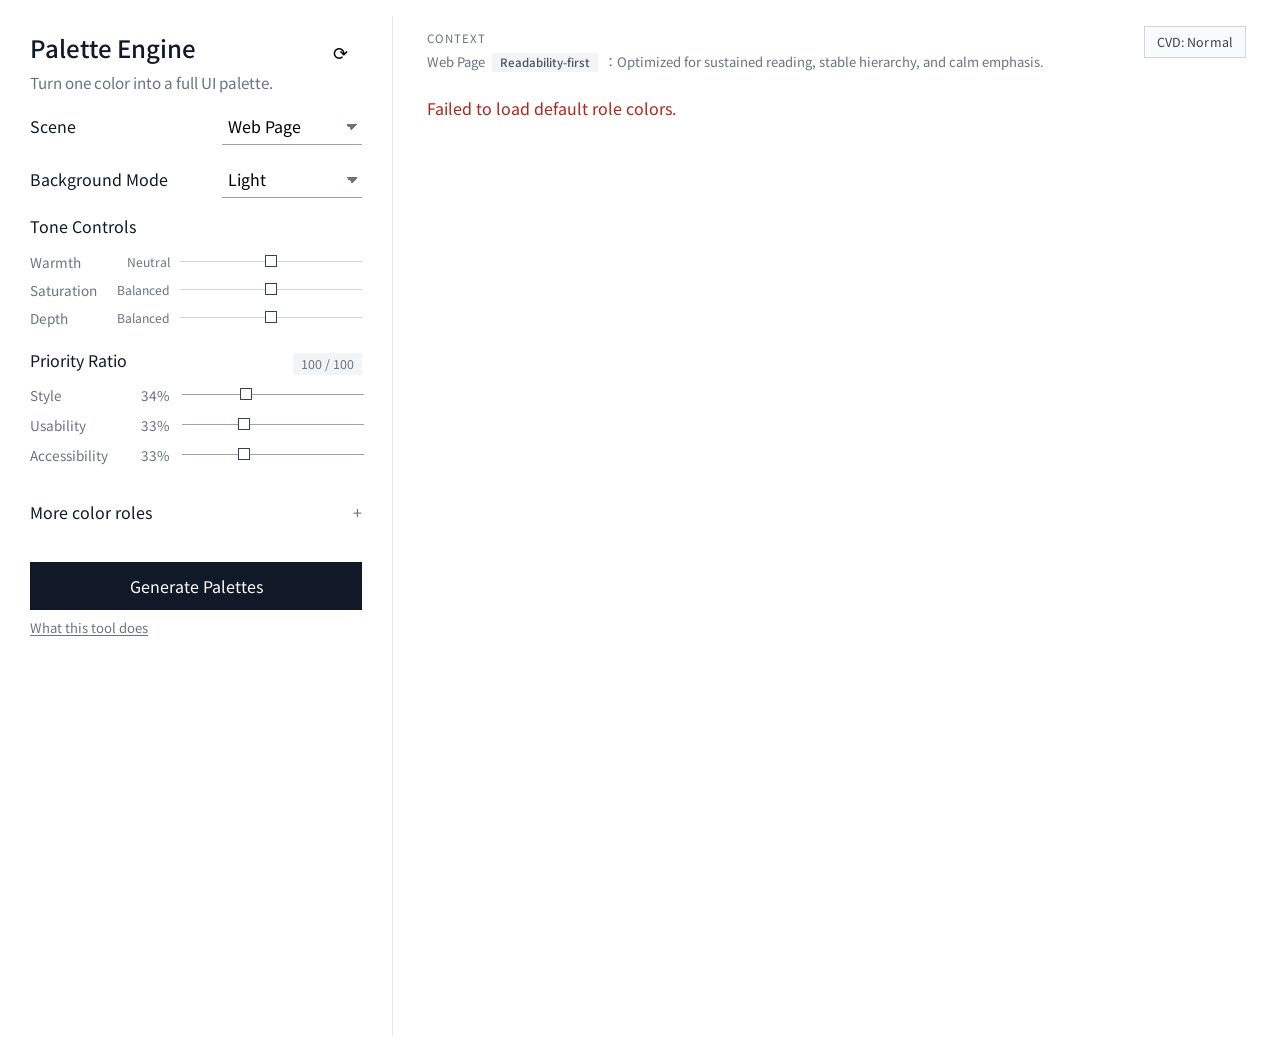
==== commit 59ec2667: "旧タイトル表記を Palette Engine に統一" ====
--- a/src/main/resources/static/index.html
+++ b/src/main/resources/static/index.html
@@ -4,7 +4,7 @@
 <head>
     <meta charset="UTF-8">
     <meta name="viewport" content="width=device-width, initial-scale=1.0">
-    <title>Color Support App</title>
+    <title>Palette Engine</title>
     <link rel="stylesheet" href="css/style.css">
 </head>
 
@@ -130,4 +130,4 @@
     <script src="js/app.js"></script>
 </body>
 
-</html>+</html>
--- a/src/main/resources/static/css/style.css
+++ b/src/main/resources/static/css/style.css
@@ -341,6 +341,10 @@
     color: var(--muted);
     font-size: 0.82rem;
 }
+.role-top > div {
+    min-width: 0;
+    flex: 1;
+}
 .mini-button { padding: 8px 10px; font-size: 0.85rem; }
 .role-row { display: grid; grid-template-columns: 64px 1fr var(--dropdown-width); gap: 8px; }
 .role-select {
@@ -356,6 +360,7 @@
     padding: 0;
     min-width: 0;
     justify-content: flex-start;
+    flex-shrink: 0;
 }
 .toggle-pin .toggle-label {
     font-size: 0.78rem;
@@ -466,7 +471,8 @@
     text-underline-offset: 2px;
 }
 
-.message { min-height: 24px; margin: 4px 18px 12px; color: var(--muted); }
+.message { min-height: 0; margin: 0 18px 6px; color: var(--muted); }
+.message:empty { display: none; }
 .message.error { color: #b42318; }
 .card-nav {
     display: none;
@@ -491,7 +497,7 @@
 .scene-panel.compact {
     background: transparent;
     padding: 14px 18px;
-    margin-bottom: 12px;
+    margin-bottom: 8px;
     position: relative;
 }
 .scene-panel-top.compact {
@@ -633,7 +639,7 @@
 .results-stack {
     display: flex;
     align-items: stretch;
-    min-height: 860px;
+    min-height: 910px;
     overflow: hidden;
     margin: 0 18px;
     padding-right: 8px;
@@ -762,6 +768,26 @@
     font-size: 0.82rem;
     font-weight: 600;
 }
+.role-label-with-action {
+    display: inline-flex;
+    align-items: center;
+    gap: 8px;
+}
+.secondary-shuffle-btn {
+    border: none;
+    background: transparent;
+    color: currentColor;
+    font-size: 0.72rem;
+    font-weight: 500;
+    text-decoration: underline;
+    text-underline-offset: 2px;
+    cursor: pointer;
+    padding: 0;
+    opacity: 0.88;
+}
+.secondary-shuffle-btn:hover {
+    opacity: 1;
+}
 
 .preview-area { padding: 12px; }
 .preview-shell {
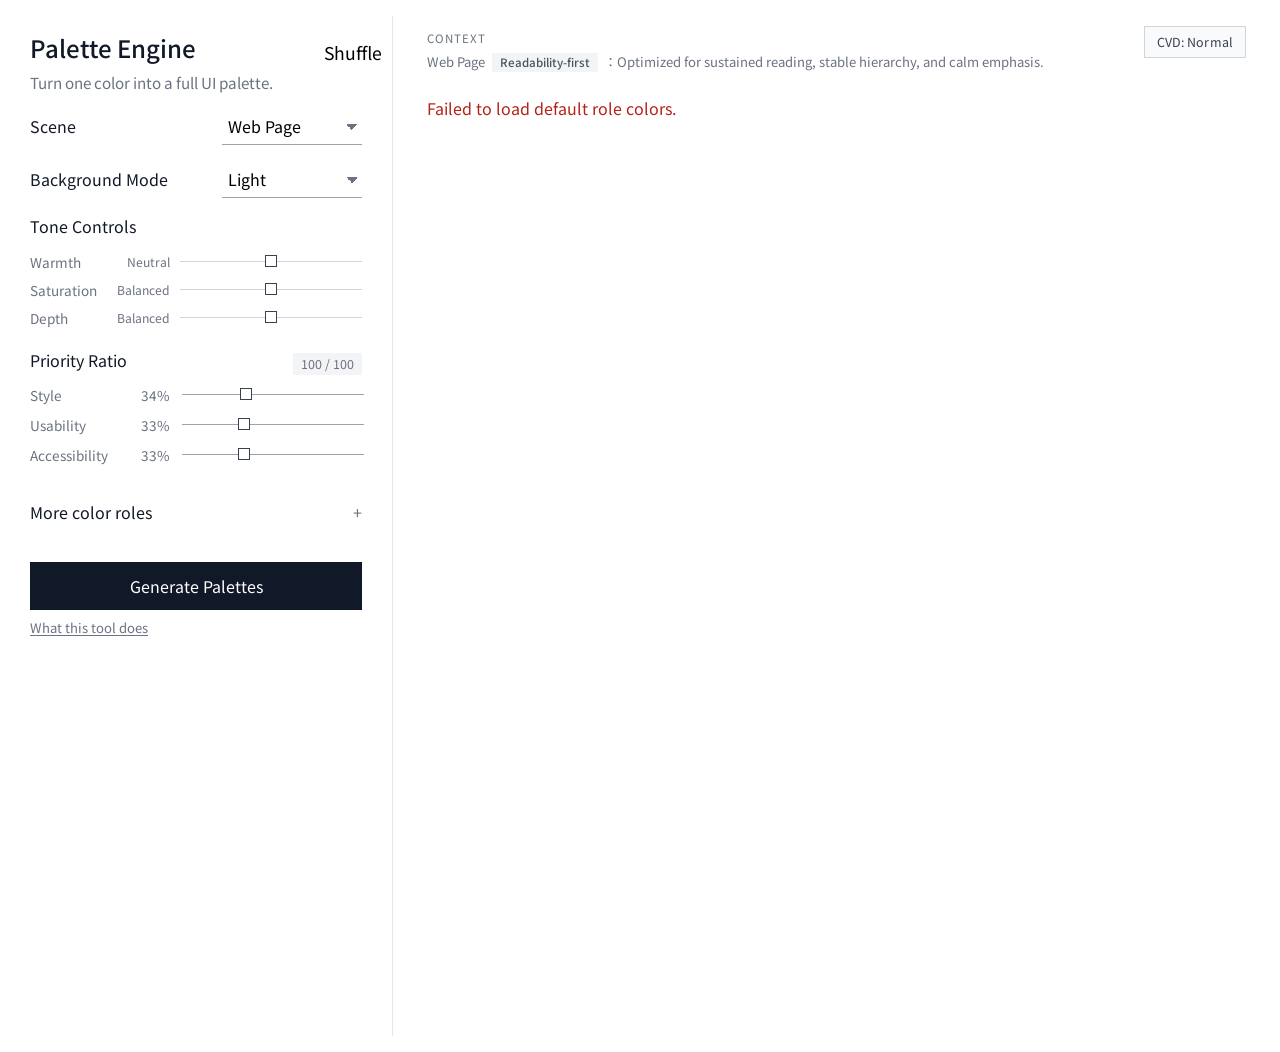
==== commit e331def1: "シードシャッフルボタンを Shuffle に置換" ====
--- a/src/main/resources/static/index.html
+++ b/src/main/resources/static/index.html
@@ -1,4 +1,4 @@
-<!DOCTYPE html>
+﻿<!DOCTYPE html>
 <html lang="en">
 
 <head>
@@ -16,7 +16,7 @@
                     <h1>Palette Engine</h1>
                     <p>Turn one color into a full UI palette.</p>
                 </div>
-                <button id="shuffleSeedBtn" class="icon-button" type="button" aria-label="Refresh seed color">⟳</button>
+                <button id="shuffleSeedBtn" class="icon-button" type="button" aria-label="Refresh seed color">Shuffle</button>
             </div>
 
             <section class="control-group group-block scene-mode-stack">
@@ -131,3 +131,4 @@
 </body>
 
 </html>
+
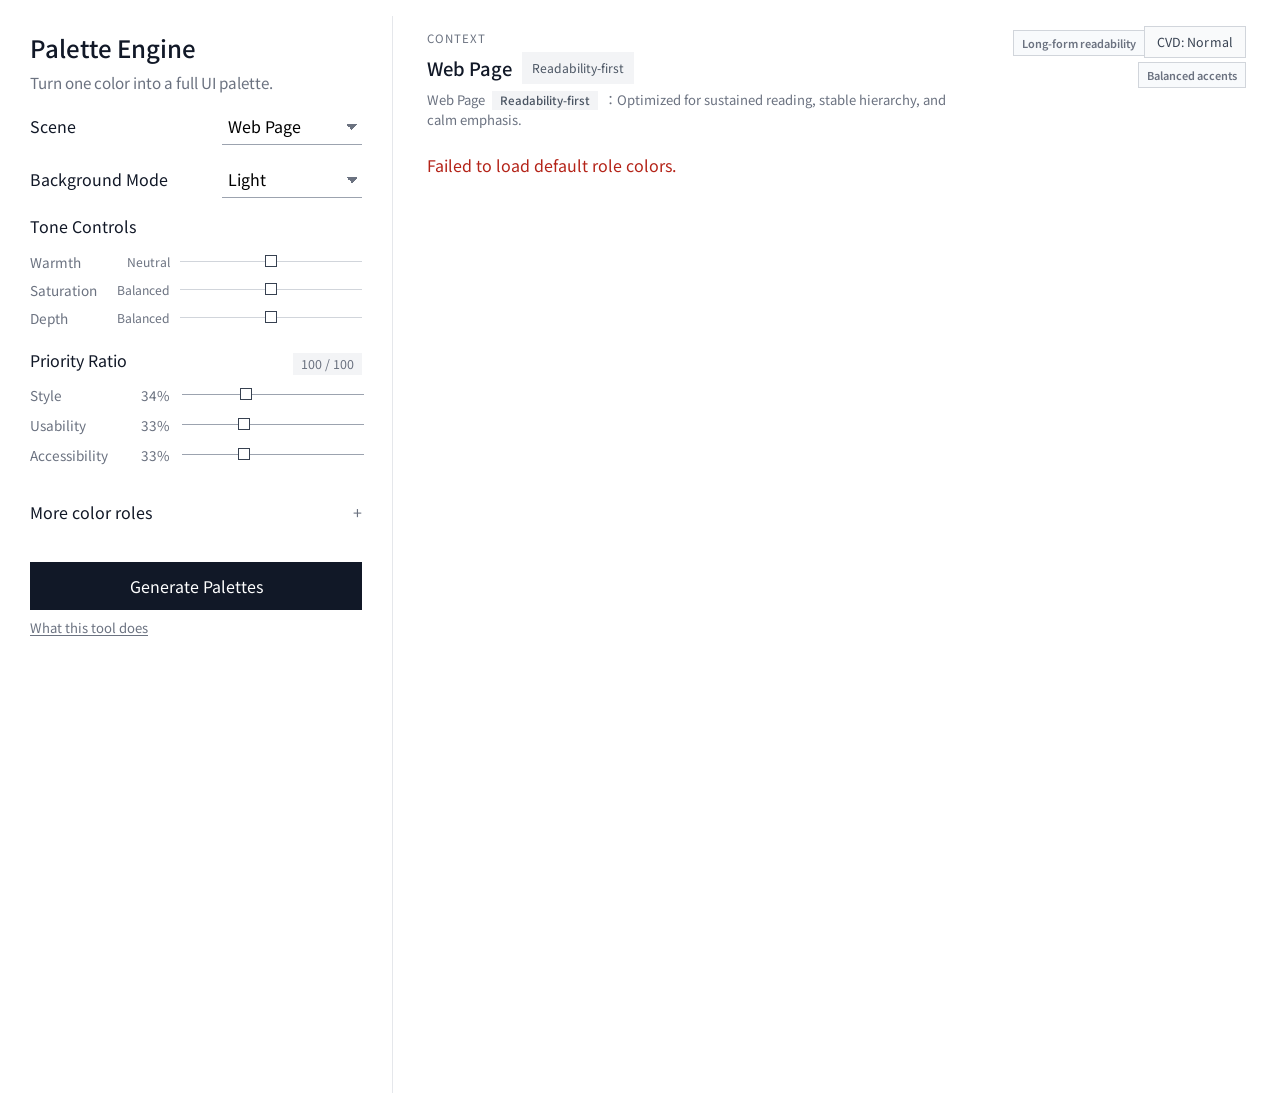
==== commit 3adfd161: "Shuffle機能の調整" ====
--- a/src/main/resources/static/index.html
+++ b/src/main/resources/static/index.html
@@ -16,7 +16,6 @@
                     <h1>Palette Engine</h1>
                     <p>Turn one color into a full UI palette.</p>
                 </div>
-                <button id="shuffleSeedBtn" class="icon-button" type="button" aria-label="Refresh seed color">Shuffle</button>
             </div>
 
             <section class="control-group group-block scene-mode-stack">
--- a/src/main/resources/static/css/style.css
+++ b/src/main/resources/static/css/style.css
@@ -562,7 +562,6 @@
     gap: 10px;
     flex-wrap: wrap;
     margin: 4px 0 6px;
-    display: none;
 }
 .scene-panel h2 { margin: 0; font-size: 1.15rem; }
 .scene-summary.compact {
@@ -606,7 +605,6 @@
     justify-content: flex-end;
     align-self: start;
     max-width: 260px;
-    display: none;
 }
 .scene-priority-inline li {
     padding: 4px 8px;
@@ -1138,17 +1136,20 @@
     font-weight: 400 !important;
 }
 
-/* Desktop scale-down for 1920x1080 visibility */
+/* Large desktop layout tuning (without browser-dependent zoom/transform) */
 @media (min-width: 1440px) {
-    body {
-        zoom: 0.85;
-    }
-    @supports not (zoom: 0.85) {
-        body {
-            transform: scale(0.85);
-            transform-origin: top left;
-            width: 117.647%;
-        }
+    .page-shell {
+        grid-template-columns: 340px minmax(0, 1fr);
+        gap: 12px;
+        padding: 12px;
+    }
+
+    .results-column {
+        padding-left: 12px;
+    }
+
+    .results-stack {
+        min-height: 840px;
     }
 }
 
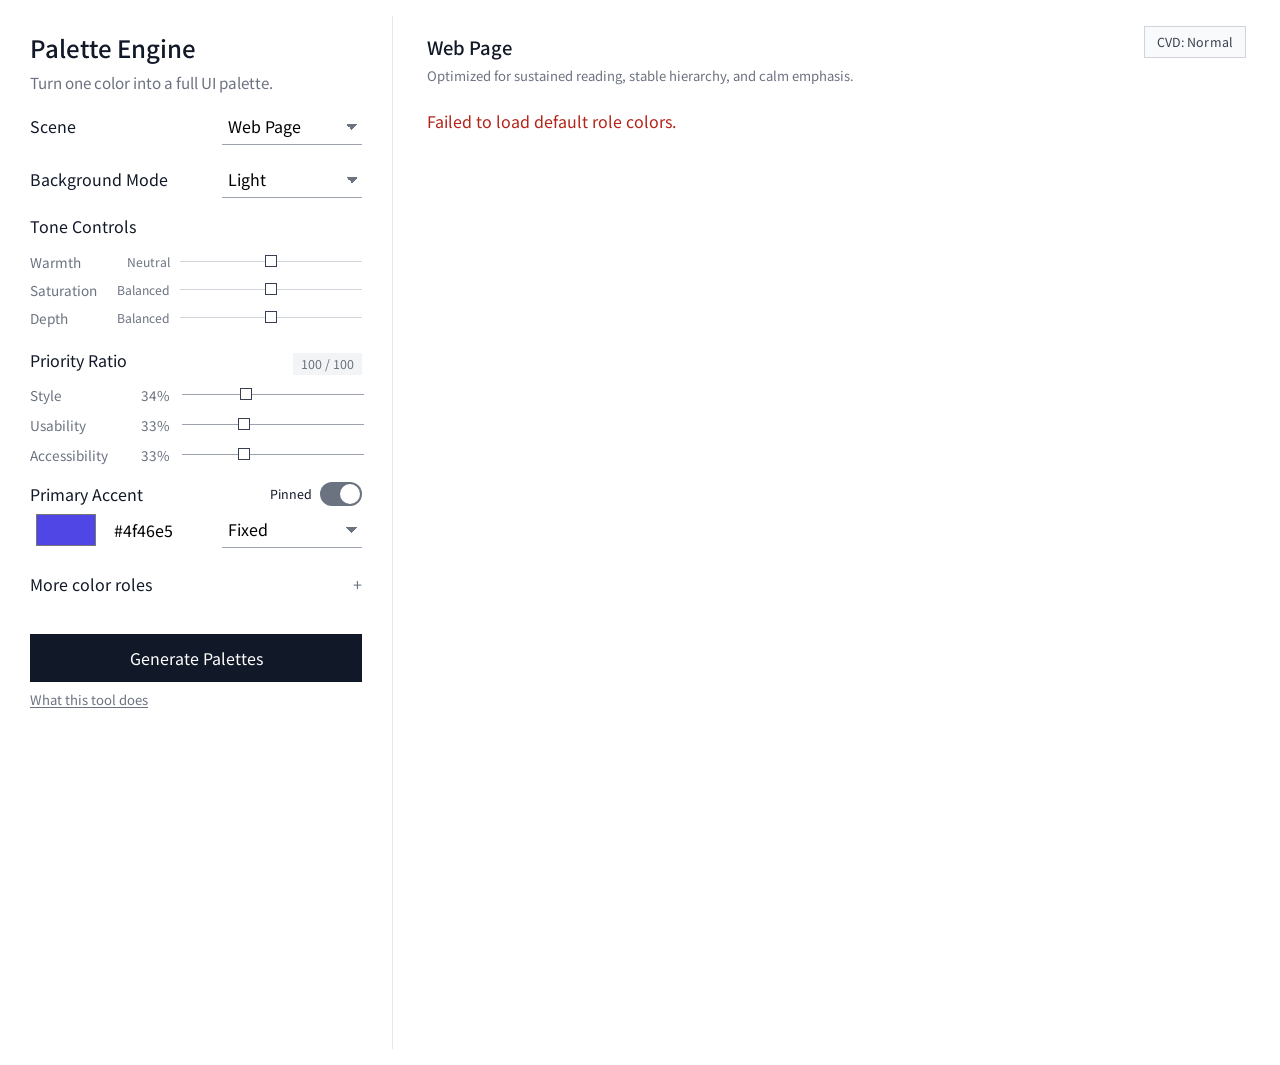
==== commit 81ed4e7f: "Restore right panel scene header to intended minimal UI" ====
--- a/src/main/resources/static/index.html
+++ b/src/main/resources/static/index.html
@@ -101,14 +101,11 @@
             <section class="panel scene-panel compact">
                 <div class="scene-panel-top compact">
                     <div class="scene-main">
-                        <div class="eyebrow">Context</div>
                         <div class="scene-title-row">
                             <h2 id="sceneHeadline">Web Page</h2>
-                            <span id="sceneBadge" class="scene-panel-badge">Readability-first</span>
                         </div>
                         <p id="sceneSummary" class="scene-summary compact"></p>
                     </div>
-                    <ul id="scenePriorities" class="scene-priority-inline"></ul>
                 </div>
                 <div id="activePatternNote" class="active-pattern-note in-scene-panel"></div>
                 <div class="scene-tools">
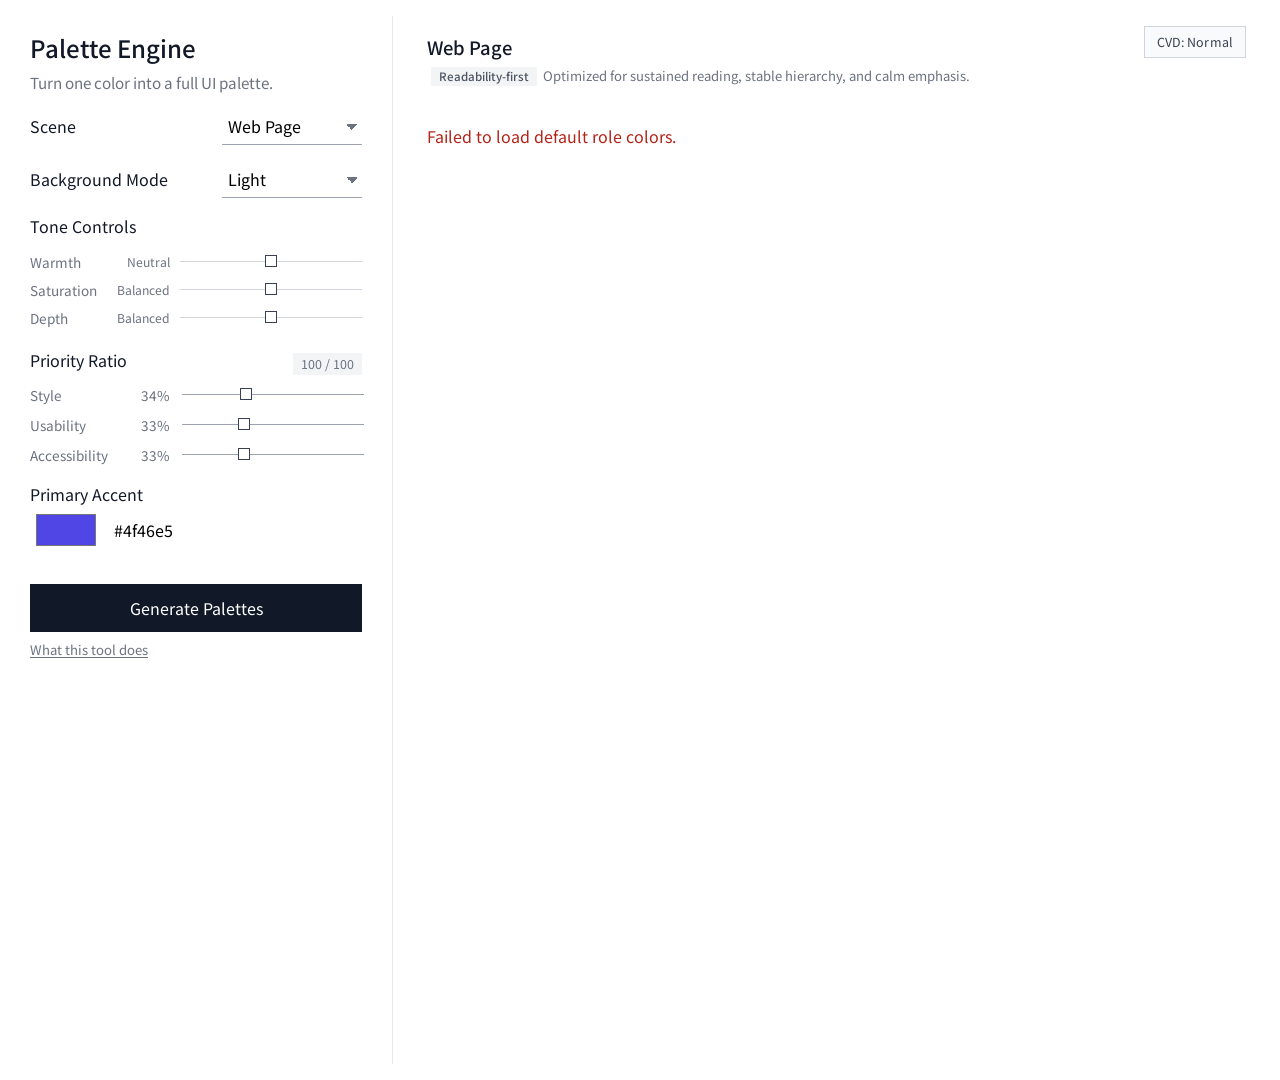
==== commit db7bae50: "Remove More color roles feature and related code" ====
--- a/src/main/resources/static/index.html
+++ b/src/main/resources/static/index.html
@@ -82,13 +82,6 @@
 
             <section class="control-group group-block">
                 <div id="primaryRoleContainer" class="fixed-colors primary-only"></div>
-
-                <details id="moreRolesDetails" class="more-roles">
-                    <summary>
-                        <span>More color roles</span>
-                    </summary>
-                    <div id="secondaryRolesContainer" class="fixed-colors secondary-group"></div>
-                </details>
             </section>
 
             <div class="actions">
--- a/src/main/resources/static/css/style.css
+++ b/src/main/resources/static/css/style.css
@@ -346,115 +346,8 @@
     flex: 1;
 }
 .mini-button { padding: 8px 10px; font-size: 0.85rem; }
-.role-row { display: grid; grid-template-columns: 64px 1fr var(--dropdown-width); gap: 8px; }
-.role-select {
-    justify-self: end;
-}
-.toggle-pin {
-    border: none;
-    background: transparent;
-    color: #4b5563;
-    display: inline-flex;
-    align-items: center;
-    gap: 8px;
-    padding: 0;
-    min-width: 0;
-    justify-content: flex-start;
-    flex-shrink: 0;
-}
-.toggle-pin .toggle-label {
-    font-size: 0.78rem;
-    line-height: 1;
-}
-.toggle-pin .toggle-switch {
-    width: 42px;
-    height: 24px;
-    background: #d1d5db;
-    position: relative;
-    border-radius: 999px !important;
-    transition: background-color 0.2s ease;
-}
-.toggle-pin .toggle-switch::after {
-    content: "";
-    position: absolute;
-    top: 2px;
-    left: 2px;
-    width: 20px;
-    height: 20px;
-    background: #ffffff;
-    border-radius: 999px !important;
-    transition: transform 0.2s ease;
-}
-.toggle-pin.is-on {
-    color: #111827;
-}
-.toggle-pin.is-on .toggle-switch {
-    background: #6b7280;
-}
-.toggle-pin.is-on .toggle-switch::after {
-    transform: translateX(18px);
-}
-
-.more-roles {
-    margin-top: 10px;
-    border: none;
-    border-radius: 18px;
-    background: transparent;
-    overflow: hidden;
-}
-.more-roles summary {
-    list-style: none;
-    cursor: pointer;
-    display: flex;
-    justify-content: space-between;
-    gap: 12px;
-    align-items: center;
-    padding: 8px 0;
-    font-weight: 400 !important;
-    font-size: 1rem;
-    color: var(--text);
-}
-.more-roles summary::after {
-    content: "+";
-    color: var(--muted);
-    font-size: 1rem;
-    line-height: 1;
-}
-.more-roles[open] summary::after {
-    content: "-";
-}
-.more-roles summary::-webkit-details-marker { display: none; }
-.more-roles .summary-hint {
-    color: var(--muted);
-    font-size: 0.8rem;
-    font-weight: 500;
-}
-.more-roles[open] summary {
-    border-bottom: 1px solid #eceff3;
-    background: transparent;
-}
-.secondary-group { padding: 8px 0 0; }
-.secondary-group .fixed-color-card h3 {
-    font-size: 0.85rem;
-    font-weight: 400 !important;
-    color: var(--muted);
-}
-.secondary-group .fixed-color-card p {
-    font-size: 0.78rem;
-    color: #9ca3af;
-}
-.secondary-group input[data-field="hexText"] {
-    color: #9ca3af;
-    font-size: 0.78rem !important;
-}
-.secondary-group .role-select {
-    color: #9ca3af;
-    font-size: 0.78rem !important;
-    border-bottom-color: #d1d5db;
-    background-image:
-        linear-gradient(45deg, transparent 50%, #9ca3af 50%),
-        linear-gradient(135deg, #9ca3af 50%, transparent 50%);
-}
+.role-row { display: grid; grid-template-columns: 64px 1fr; gap: 8px; }
+
 .actions {
     margin-top: 14px;
     position: static;
@@ -549,13 +442,6 @@
 .scene-main {
     min-width: 0;
 }
-.eyebrow {
-    color: var(--muted);
-    font-size: 0.72rem;
-    text-transform: uppercase;
-    letter-spacing: 0.08em;
-    margin-bottom: 6px;
-}
 .scene-title-row {
     display: flex;
     align-items: center;
@@ -584,37 +470,6 @@
     font-weight: 500;
     vertical-align: baseline;
 }
-.scene-panel-badge {
-    padding: 7px 10px;
-    border-radius: 999px;
-    background: #f3f4f6;
-    color: #4b5563;
-    border: none;
-    font-size: 0.76rem;
-    font-weight: 700;
-    white-space: nowrap;
-    display: inline-block;
-}
-.scene-priority-inline {
-    display: flex;
-    flex-wrap: wrap;
-    gap: 6px;
-    list-style: none;
-    margin: 0;
-    padding: 0;
-    justify-content: flex-end;
-    align-self: start;
-    max-width: 260px;
-}
-.scene-priority-inline li {
-    padding: 4px 8px;
-    border-radius: 999px;
-    background: #f8fafc;
-    color: var(--muted);
-    border: 1px solid var(--border);
-    font-size: 0.68rem;
-    font-weight: 600;
-}
 
 .active-pattern-note {
     color: var(--muted);
@@ -630,7 +485,7 @@
 }
 .active-pattern-note.in-scene-panel {
     margin-top: 0;
-    padding-top: 0;
+    padding-top: 1em;
     border-top: none;
 }
 
@@ -1127,7 +982,6 @@
 .primary-button,
 .secondary-button,
 .mini-button,
-.scene-panel-badge,
 .grade-badge,
 .preview-kicker,
 .web-brand,
@@ -1174,41 +1028,12 @@
         grid-template-columns: 56px 1fr;
         align-items: center;
     }
-    .role-row select {
-        grid-column: 1 / -1;
-        width: 100%;
-    }
-    .role-select {
-        justify-self: stretch;
-    }
     .primary-only .role-row {
-        grid-template-columns: 56px 1fr var(--dropdown-width);
-    }
-    .primary-only .role-row select {
-        grid-column: auto;
-        width: var(--dropdown-width);
-    }
-    .primary-only .role-select {
-        justify-self: end;
-    }
-    .secondary-group .role-row {
-        grid-template-columns: 56px 1fr var(--dropdown-width);
-    }
-    .secondary-group .role-row select {
-        grid-column: auto;
-        width: var(--dropdown-width);
-    }
-    .secondary-group .role-select {
-        justify-self: end;
+        grid-template-columns: 56px 1fr;
     }
     .scene-panel-top.compact { grid-template-columns: 1fr; }
-    .scene-panel-side, .scene-priority-inline { justify-content: flex-start; max-width: none; }
+    .scene-panel-side { justify-content: flex-start; max-width: none; }
     .poster-content { max-width: 100%; }
-    .more-roles summary {
-        flex-direction: row;
-        align-items: center;
-        justify-content: space-between;
-    }
     .stack-card {
         min-width: 0;
         flex-basis: auto;
